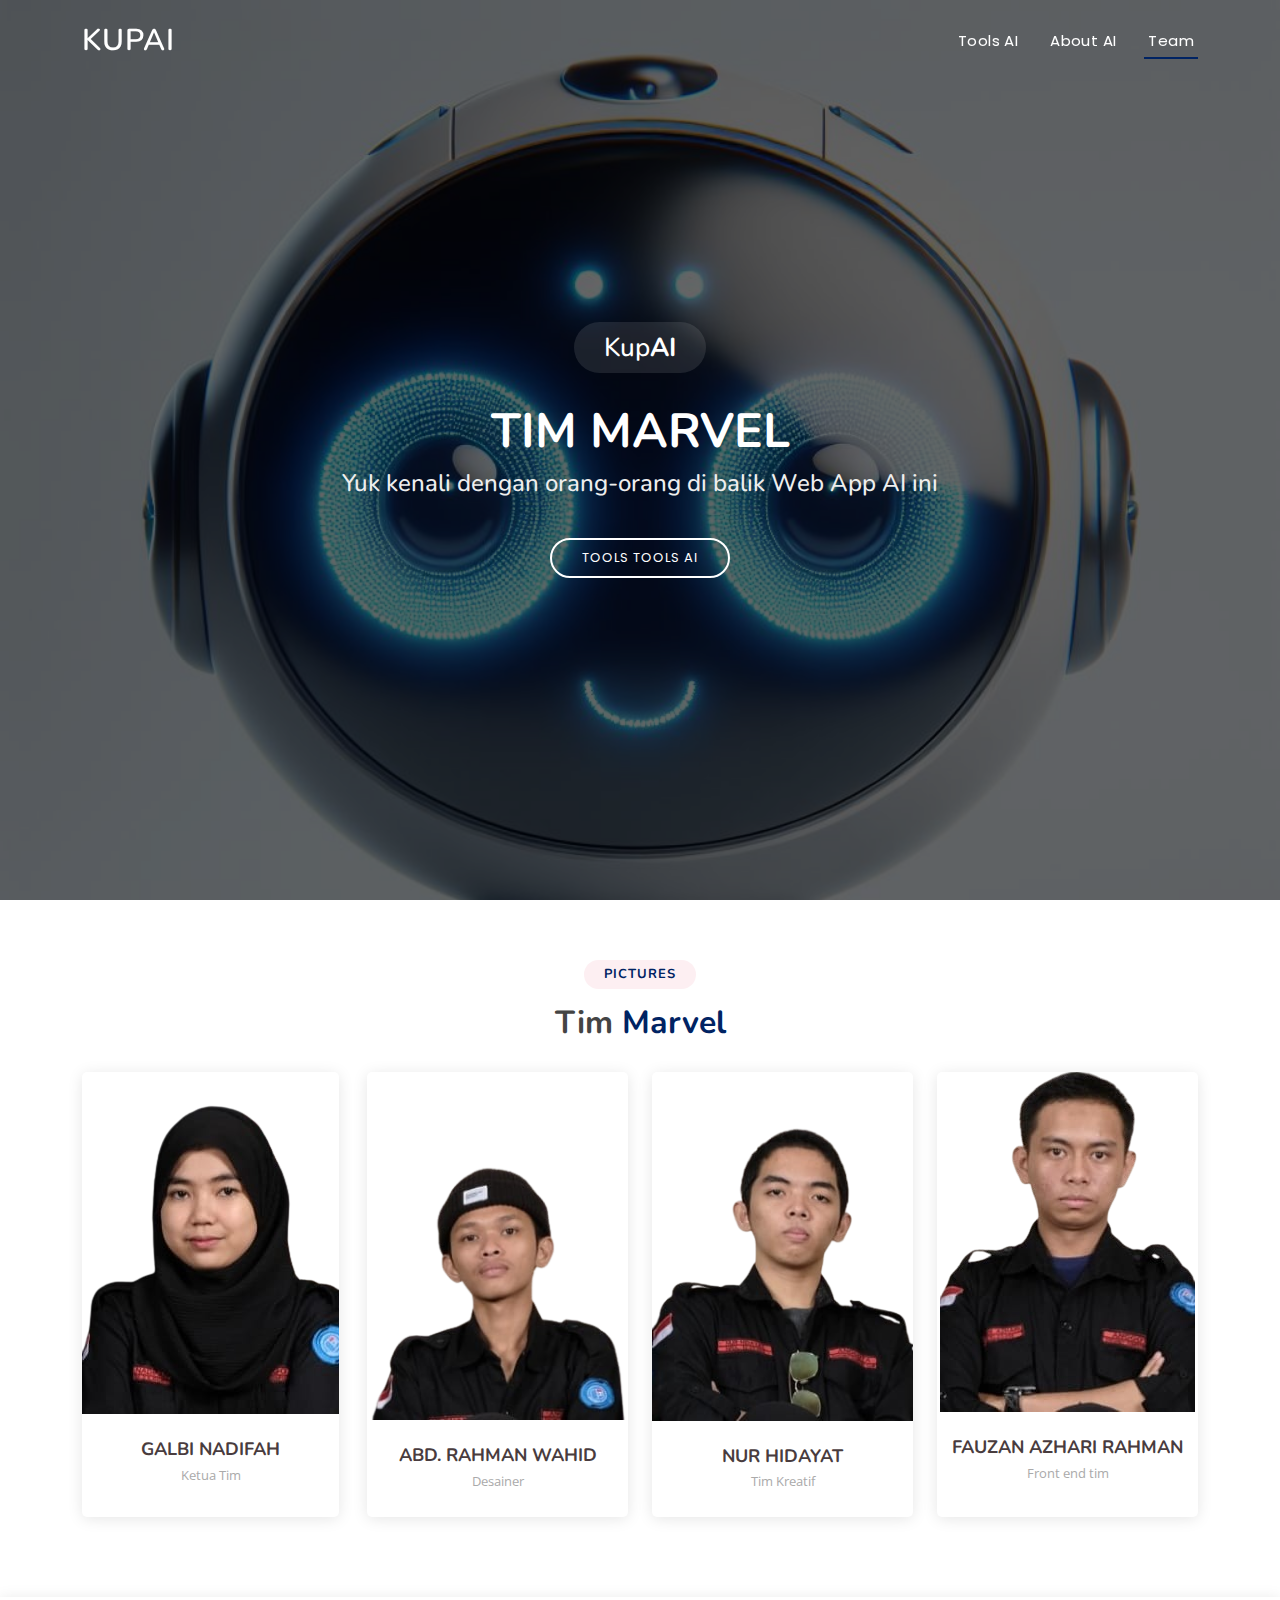
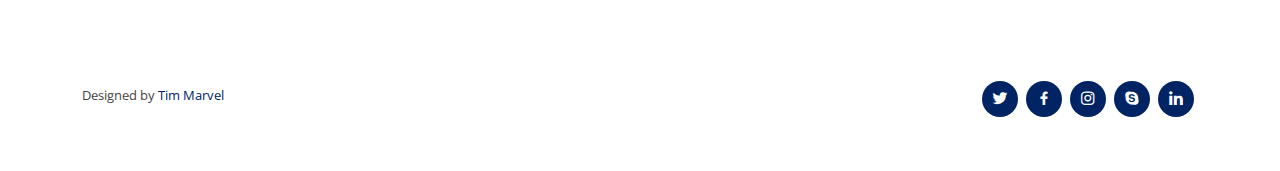
==== team.html @ 573547aa "marvel" ====
<!DOCTYPE html>
<html lang="en">

<head>
  <meta charset="utf-8">
  <meta content="width=device-width, initial-scale=1.0" name="viewport">

  <title>KupAI</title>
  <meta content="" name="description">
  <meta content="" name="keywords">

  <!-- Favicons -->
  <link href="assets/img/icon.png" rel="icon">
  <link href="assets/img/icon.png" rel="apple-touch-icon">

  <!-- Google Fonts -->
  <link href="https://fonts.googleapis.com/css?family=Open+Sans:300,300i,400,400i,600,600i,700,700i|Nunito:300,300i,400,400i,600,600i,700,700i|Poppins:300,300i,400,400i,500,500i,600,600i,700,700i" rel="stylesheet">

  <!-- Vendor CSS Files -->
  <link href="assets/vendor/bootstrap/css/bootstrap.min.css" rel="stylesheet">
  <link href="assets/vendor/bootstrap-icons/bootstrap-icons.css" rel="stylesheet">
  <link href="assets/vendor/boxicons/css/boxicons.min.css" rel="stylesheet">
  <link href="assets/vendor/glightbox/css/glightbox.min.css" rel="stylesheet">
  <link href="assets/vendor/remixicon/remixicon.css" rel="stylesheet">
  <link href="assets/vendor/swiper/swiper-bundle.min.css" rel="stylesheet">

  <link href="assets/css/style.css" rel="stylesheet">

</head>

<body>

  <!-- ======= Header ======= -->
  <header id="header" class="fixed-top ">
    <div class="container d-flex align-items-center justify-content-between">

      <h1 class="logo"><a href="index.html">kupai</a></h1>

      <nav id="navbar" class="navbar">
        <ul>
          <li><a class="nav-link scrollto" href="index.html">Tools AI</a></li>
          <li><a class="nav-link scrollto" href="artikel.html">About AI</a></li>
          <li><a class="nav-link scrollto active" href="team.html">Team</a></li>
        </ul>
        <i class="bi bi-list mobile-nav-toggle"></i>
      </nav><!-- .navbar -->

    </div>
  </header><!-- End Header -->


  <!-- ======= Hero Section ======= -->
  <section id="hero">
    <div class="hero-container">
      <h3>Kup<strong>AI</strong></h3>
      <h1>Tim Marvel</h1>
      <h2>Yuk kenali dengan orang-orang di balik Web App AI ini</h2>
      <a href="index.html" class="btn-get-started scrollto">Tools Tools AI</a>
    </div>
  </section>

  <main id="main">


    <!-- ======= Team Section ======= -->
    <section id="team" class="team">
      <div class="container">

        <div class="section-title">
          <h2>Pictures</h2>
          <h3>Tim <span>Marvel</span></h3>
        </div>

        <div class="row">

          <div class="col-lg-3 col-md-6 d-flex align-items-stretch">
            <div class="member">
              <div class="member-img">
                <img src="assets/img/team/difah.png" class="img-fluid" alt="">
                <div class="social">
                  <a href=""><i class="bi bi-twitter"></i></a>
                  <a href=""><i class="bi bi-facebook"></i></a>
                  <a href=""><i class="bi bi-instagram"></i></a>
                  <a href=""><i class="bi bi-linkedin"></i></a>
                </div>
              </div>
              <div class="member-info">
                <h4>GALBI NADIFAH</h4>
                <span>Ketua Tim</span>
              </div>
            </div>
          </div>

          <div class="col-lg-3 col-md-6 d-flex align-items-stretch">
            <div class="member">
              <div class="member-img">
                <img src="assets/img/team/maman.png" class="img-fluid" alt="">
                <div class="social">
                  <a href=""><i class="bi bi-twitter"></i></a>
                  <a href=""><i class="bi bi-facebook"></i></a>
                  <a href=""><i class="bi bi-instagram"></i></a>
                  <a href=""><i class="bi bi-linkedin"></i></a>
                </div>
              </div>
              <div class="member-info">
                <h4>ABD. RAHMAN WAHID</h4>
                <span>Desainer</span>
              </div>
            </div>
          </div>

          <div class="col-lg-3 col-md-6 d-flex align-items-stretch">
            <div class="member">
              <div class="member-img">
                <img src="assets/img/team/dayat.png" class="img-fluid" alt="">
                <div class="social">
                  <a href=""><i class="bi bi-twitter"></i></a>
                  <a href=""><i class="bi bi-facebook"></i></a>
                  <a href=""><i class="bi bi-instagram"></i></a>
                  <a href=""><i class="bi bi-linkedin"></i></a>
                </div>
              </div>
              <div class="member-info">
                <h4>NUR HIDAYAT</h4>
                <span>Tim Kreatif</span>
              </div>
            </div>
          </div>

          <div class="col-lg-3 col-md-6 d-flex align-items-stretch">
            <div class="member">
              <div class="member-img">
                <img src="assets/img/team/fauzan.png" class="img-fluid" alt="">
                <div class="social">
                  <a href=""><i class="bi bi-twitter"></i></a>
                  <a href=""><i class="bi bi-facebook"></i></a>
                  <a href=""><i class="bi bi-instagram"></i></a>
                  <a href=""><i class="bi bi-linkedin"></i></a>
                </div>
              </div>
              <div class="member-info">
                <h4>FAUZAN AZHARI RAHMAN</h4>
                <span>Front end tim</span>
              </div>
            </div>
          </div>

        </div>

      </div>
    </section><!-- End Team Section -->
</main><!-- End #main -->

  <!-- ======= Footer ======= -->
  <footer id="footer">

    <div class="footer-top">
      <div class="container">
        <div class="row">



    <div class="container d-md-flex py-4">

      <div class="me-md-auto text-center text-md-start">
        <div class="credits">
          Designed by <a href="team.html">Tim Marvel</a>
        </div>
      </div>
      <div class="social-links text-center text-md-right pt-3 pt-md-0">
        <a href="#" class="twitter"><i class="bx bxl-twitter"></i></a>
        <a href="#" class="facebook"><i class="bx bxl-facebook"></i></a>
        <a href="#" class="instagram"><i class="bx bxl-instagram"></i></a>
        <a href="#" class="google-plus"><i class="bx bxl-skype"></i></a>
        <a href="#" class="linkedin"><i class="bx bxl-linkedin"></i></a>
      </div>
    </div>
  </footer><!-- End Footer -->

  <a href="#" class="back-to-top d-flex align-items-center justify-content-center"><i class="bi bi-arrow-up-short"></i></a>

  <!-- Vendor JS Files -->
  <script src="assets/vendor/bootstrap/js/bootstrap.bundle.min.js"></script>
  <script src="assets/vendor/glightbox/js/glightbox.min.js"></script>
  <script src="assets/vendor/isotope-layout/isotope.pkgd.min.js"></script>
  <script src="assets/vendor/swiper/swiper-bundle.min.js"></script>
  <script src="assets/vendor/php-email-form/validate.js"></script>

  <!-- Template Main JS File -->
  <script src="assets/js/main.js"></script>

</body>

</html>
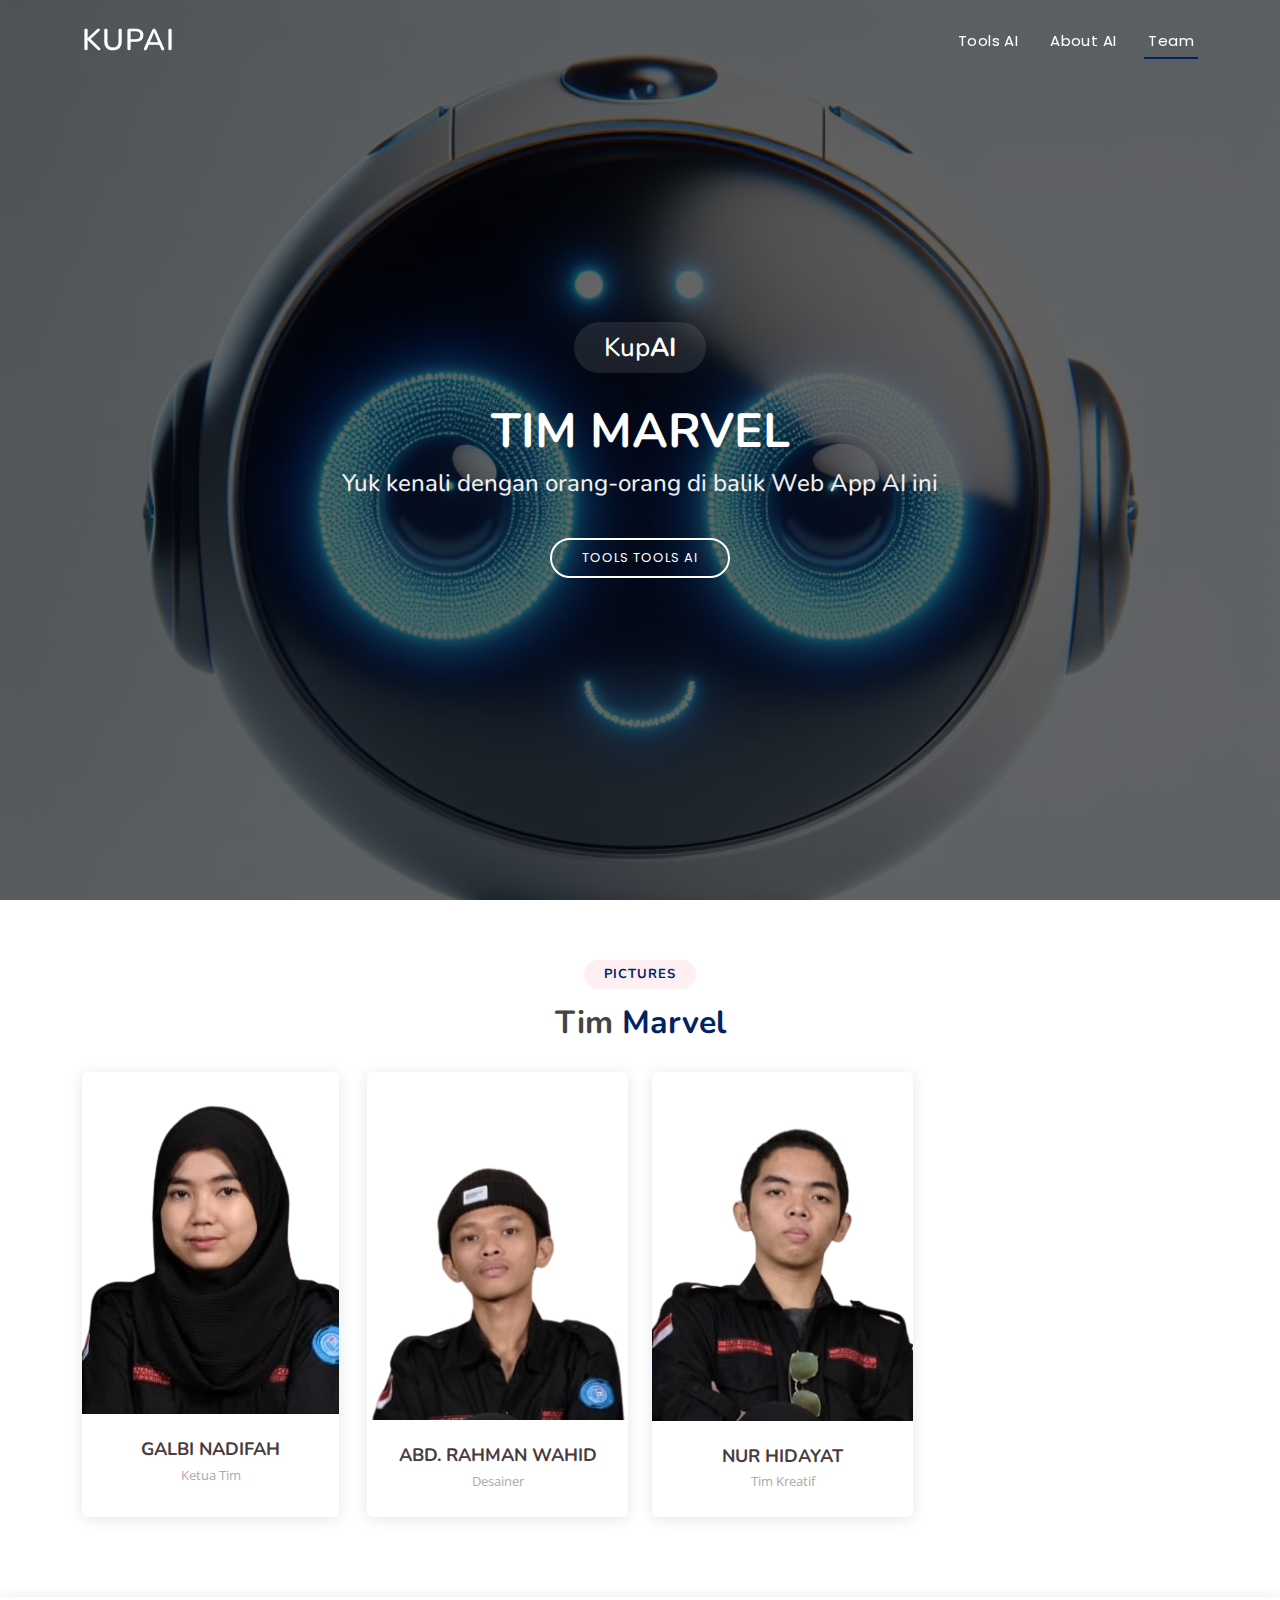
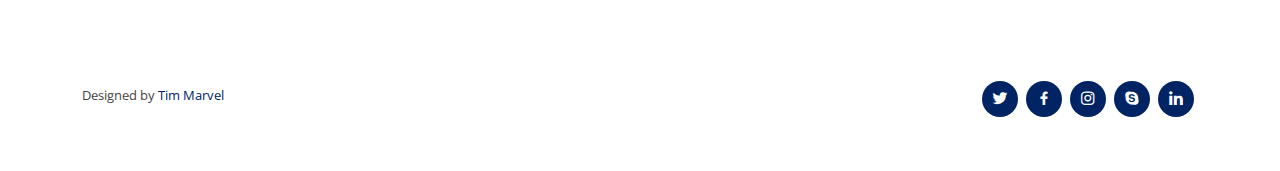
==== commit f478b190: "Update team.html" ====
--- a/team.html
+++ b/team.html
@@ -127,24 +127,6 @@
             </div>
           </div>
 
-          <div class="col-lg-3 col-md-6 d-flex align-items-stretch">
-            <div class="member">
-              <div class="member-img">
-                <img src="assets/img/team/fauzan.png" class="img-fluid" alt="">
-                <div class="social">
-                  <a href=""><i class="bi bi-twitter"></i></a>
-                  <a href=""><i class="bi bi-facebook"></i></a>
-                  <a href=""><i class="bi bi-instagram"></i></a>
-                  <a href=""><i class="bi bi-linkedin"></i></a>
-                </div>
-              </div>
-              <div class="member-info">
-                <h4>FAUZAN AZHARI RAHMAN</h4>
-                <span>Front end tim</span>
-              </div>
-            </div>
-          </div>
-
         </div>
 
       </div>
@@ -191,4 +173,4 @@
 
 </body>
 
-</html>+</html>
